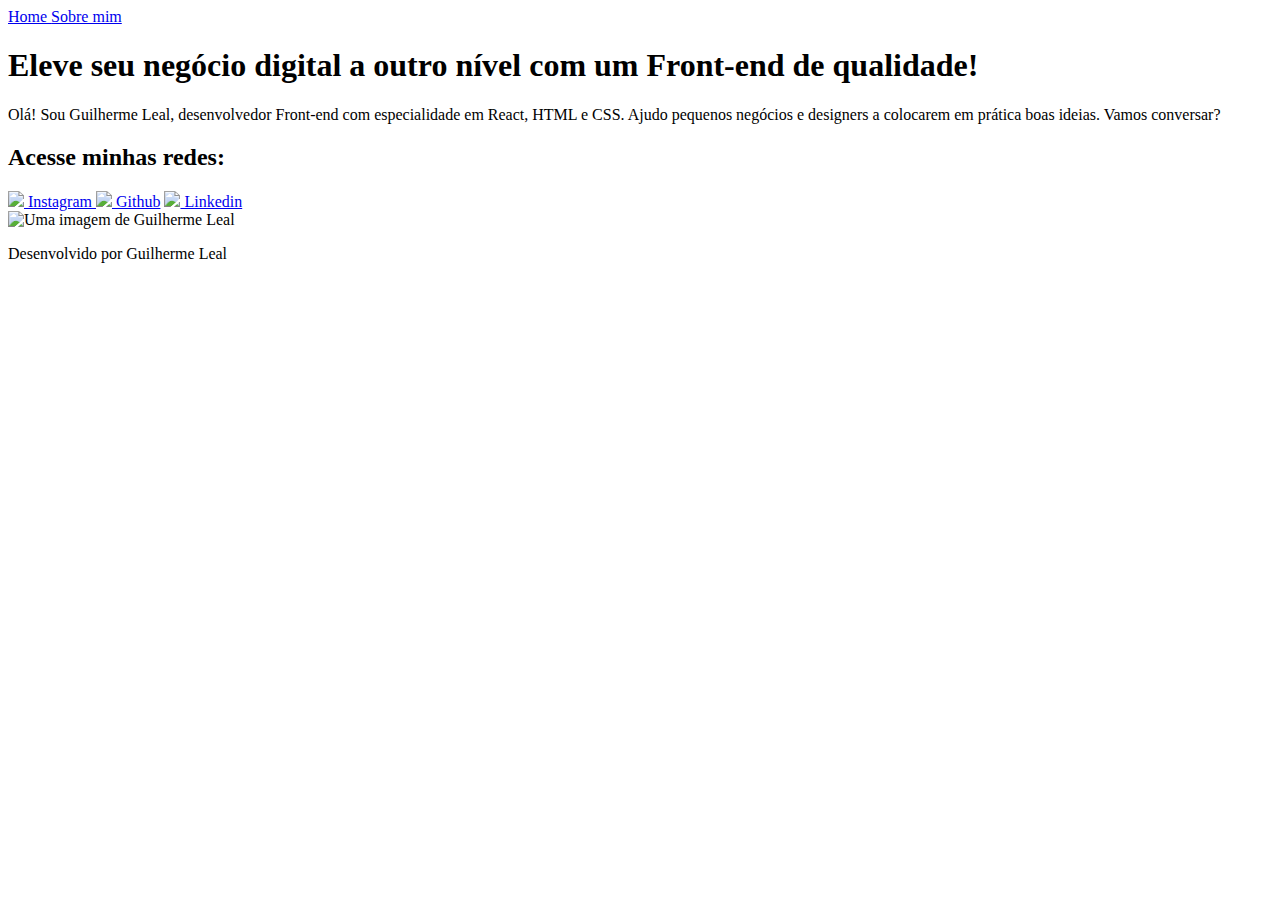
==== index.html @ d7523cb4 "Add files via upload" ====
<!DOCTYPE html>                 <!-- comentários -->
<html lang="pt-br">
<head>
    <meta charset="UTF-8">
    <meta name="viewport" content="width=device-width, initial-scale=1.0">
    <title>Portifólio</title> 
    <link rel="stylesheet" href="styles/style.css"> <!-- lincando a relação stylesheet com a referencia style.css -->
</head>
<body>
    <header class="header">
            <nav class="nav">   <!-- navegar na propria página-->
                <a class="switch" href="index.html"> Home </a>
                <a class="switch" href="about.html"> Sobre mim </a>
            </nav> 
    </header>
    
    <main class="main">
        <section class="section"> <!-- secionando as partes escritas -->

            <h1 class="h">Eleve seu negócio digital a outro nível <strong class="strong">com um Front-end de qualidade!</strong></h1>
            
            <p class="p">Olá! Sou Guilherme Leal, desenvolvedor Front-end com especialidade em React, HTML e CSS. Ajudo pequenos negócios e designers a colocarem em prática boas ideias. Vamos conversar? </p>

        <div class="div"> <!-- dividindo os links p poder ajustar no style-->

            <h2 class="h2"> Acesse minhas redes:</h2>

            <a class="link" href="https://www.instagram.com/guilhermelealdc">
                <img src="assets/instagram.png"> Instagram </a>
            <a class="link" href="https://www.github.com/guxlhermeleal">
                <img src="assets/github.png"> Github</a>
            <a class="link" href="https://www.linkedin.com/guilhermeleal">
                <img src="assets/linkedin.png"> Linkedin</a>
        </div>


        </section>

            <img class="img" src="assets/imagem.jpeg" alt="Uma imagem de Guilherme Leal">
    </main>
    
    <footer class="footer">
                <p  > Desenvolvido por Guilherme Leal</p>
    </footer>

</body>
</html>
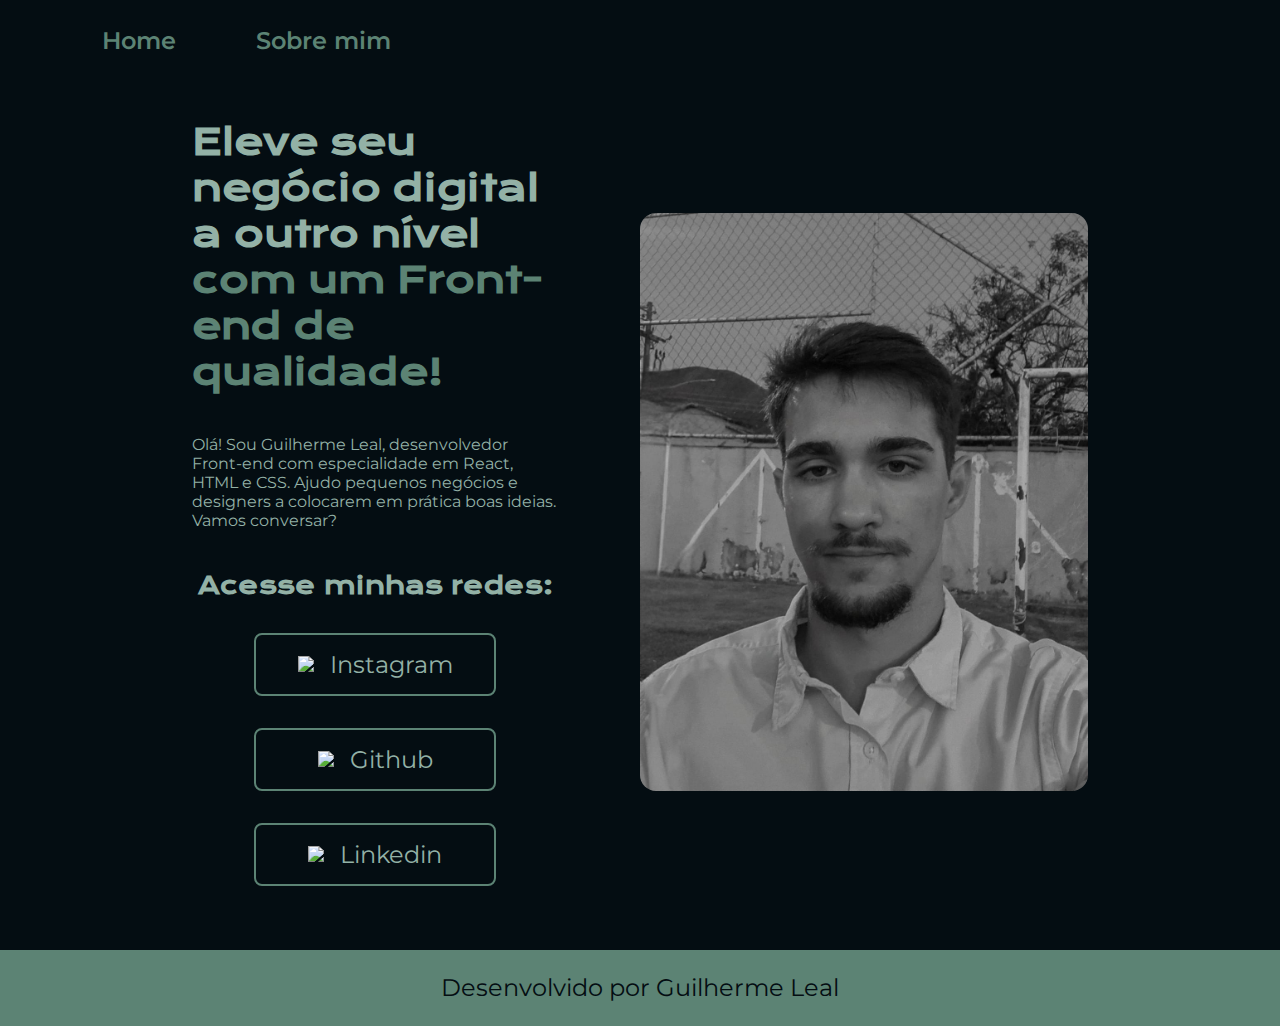
==== commit 040383d0: "index.html" ====
--- a/index.html
+++ b/index.html
@@ -36,7 +36,7 @@
 
         </section>
 
-            <img class="img" src="assets/imagem.jpeg" alt="Uma imagem de Guilherme Leal">
+            <img class="img" src="asset/imagem.jpeg" alt="Uma imagem de Guilherme Leal">
     </main>
     
     <footer class="footer">
@@ -44,4 +44,4 @@
     </footer>
 
 </body>
-</html>+</html>
--- a/styles/style.css
+++ b/styles/style.css
@@ -0,0 +1,141 @@
+/* Irei utilizar cometários */
+
+/* importando algumas fontes abaixo: */
+@import url('https://fonts.googleapis.com/css2?family=Montserrat&display=swap');
+@import url('https://fonts.googleapis.com/css2?family=Krona+One&display=swap');
+@import url('https://fonts.googleapis.com/css2?family=Montserrat:wght@600&display=swap');
+
+:root{ /* economizar tempo */ 
+    --colorp: #040D12;
+    --colors: #93B1A6;
+    --colort: #5C8374;
+    --colorh: #183D3D;
+
+    --fontek: 'Krona One', sans-serif;
+    --fontem: 'Montserrat', sans-serif;
+}
+
+*{
+    margin: 0;
+    padding: 0;
+} /* formatação da pagina */
+
+    body{ /* formatação do body(pai) */
+        /* height: 100vh; 100% do viewport */
+        box-sizing: border-box; /* nao deixar nada passar da borda */
+        background-color:var(--colorp); /* background */
+        color: var(--colors); /* letra */
+    }
+        .header{
+            padding: 2% 0% 0% 8%;
+        }
+        
+            .nav{
+                display: flex;
+                gap:80px;
+                
+            }
+
+            .switch{
+                font-family: var(--fontem);
+                font-size: 1.5rem;
+                font-weight: 600;
+                text-decoration: none;
+                color: var(--colort)
+            }
+
+        .main{ /* formatação do main (pai)*/
+            display: flex;
+            align-items: center; /* alinhando os itens*/
+            justify-content: space-between;
+            align-content: center; /* alinhando o conteudo */
+            padding: 5% 15%;
+            gap:82px;
+        }
+            .section{ /* formatação do section (pai) */
+                display: flex;
+                flex-direction: column;
+                width: 50%;
+                gap: 40px;
+                align-items: center; /* alinhando os itens*/
+            }
+            
+            .div{ /* formatação da div (pai) */
+                display: flex;
+                justify-content: space-between;
+                gap: 32px;
+                flex-direction: column;
+                align-items: center;
+            }
+               
+            .strong{ /* cor do strong (filha)*/
+                    color: var(--colort);
+                }
+
+            .img{ /* formatação da imagem (filha)*/
+                width: 50%;
+                border-radius: 1rem;
+            }
+
+            .link{ /* formatação das ancoras (filha) */
+                text-decoration: none;
+                border: 2px solid var(--colort);
+                color: var(--colors);
+                border-radius: 8px;
+                padding-left: 30px;
+                padding-top: 15px;
+                padding-bottom: 15px;
+                padding-right: 30px;
+                font-size: 1.5rem;
+                font-family: var(--fontem);
+                width: 50%;
+                display: flex;
+                align-items: center;
+                justify-content: center;
+                gap: 16px;
+                text-align: center;
+            }
+            
+            .h{ /* formatação da h1 (filha) */
+                font-family: var(--fontek);
+                font-size: 2.25rem;
+            }
+            
+            .h2{ /* formatação da h2 (filha) */
+                font-family: var(--fontek);
+                font-size:1.5rem;
+                font-weight: 600; /* peso da fonte */
+            }
+            .p{ /* formatação do p (filha) */
+                font-family: var(--fontem);
+                font-size: 1rem;
+            }
+            .link:hover{ /* mudei o funto e a fonte com o hover */
+                color: var(--colort) ;
+                background-color:var(--colorh);
+            }
+        .footer{
+            background-color: var(--colort);
+            color: var(--colorp);
+            text-align: center;
+            padding: 23.64px;
+            font-size: 1.5rem;
+            font-family: var(--fontem);
+            font-weight: 400;
+        }
+
+@media (max-width:1200px){ /* mexendo nas resoluções*/
+    .main{
+        flex-direction: column-reverse;
+        padding: 5%;
+        }
+    .header{
+        padding: 6%;
+    }
+        .nav{
+            justify-content: center;
+        }
+    .section{
+        width: auto;
+    }
+    }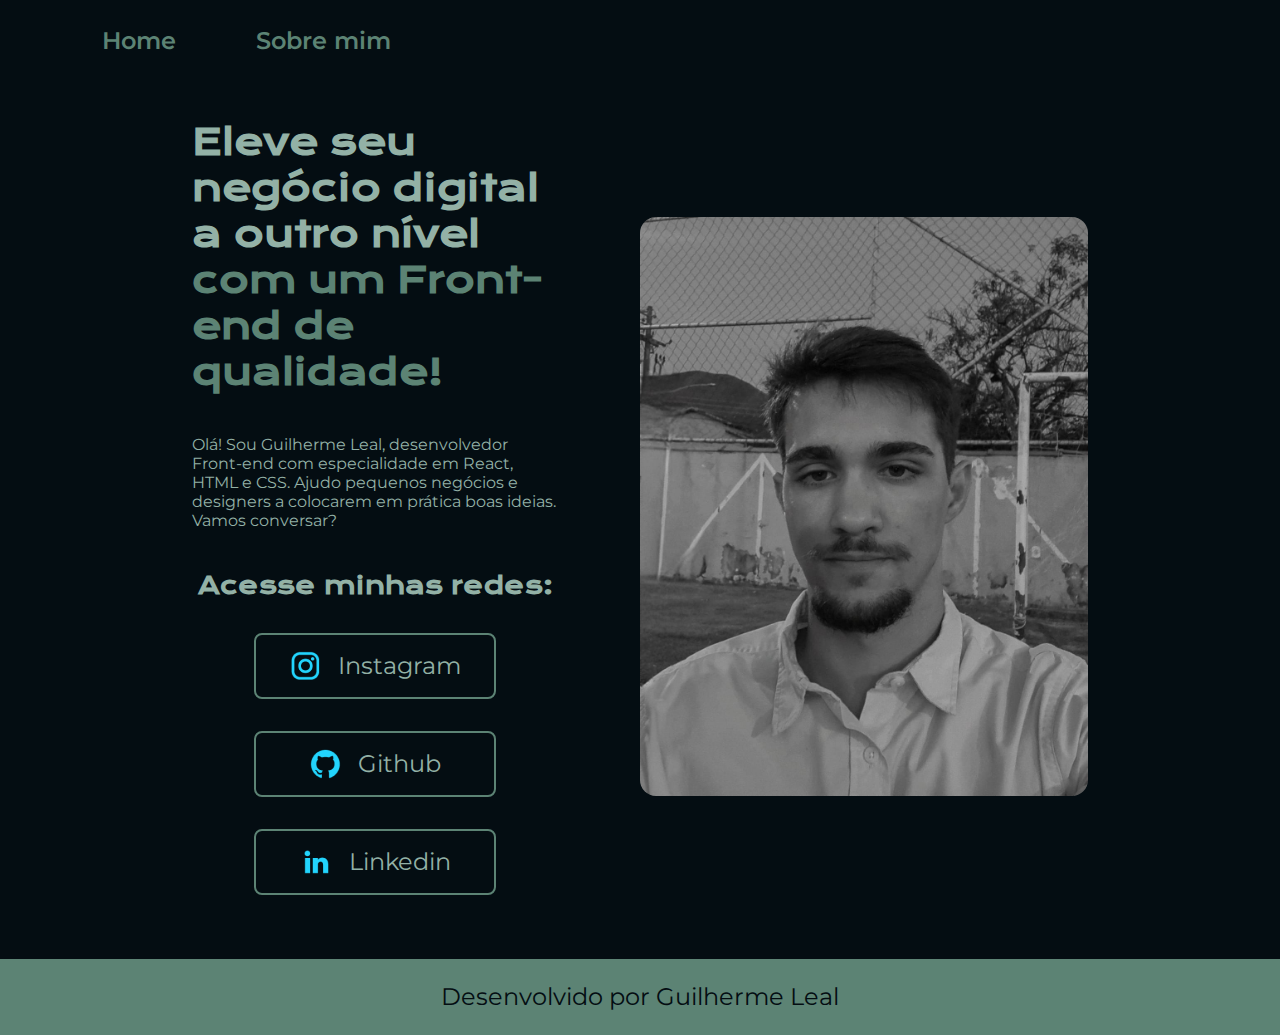
==== commit 792dab41: "index.html" ====
--- a/index.html
+++ b/index.html
@@ -26,11 +26,11 @@
             <h2 class="h2"> Acesse minhas redes:</h2>
 
             <a class="link" href="https://www.instagram.com/guilhermelealdc">
-                <img src="assets/instagram.png"> Instagram </a>
+                <img src="asset/instagram.png"> Instagram </a>
             <a class="link" href="https://www.github.com/guxlhermeleal">
-                <img src="assets/github.png"> Github</a>
+                <img src="asset/github.png"> Github</a>
             <a class="link" href="https://www.linkedin.com/guilhermeleal">
-                <img src="assets/linkedin.png"> Linkedin</a>
+                <img src="asset/linkedin.png"> Linkedin</a>
         </div>
 
 
